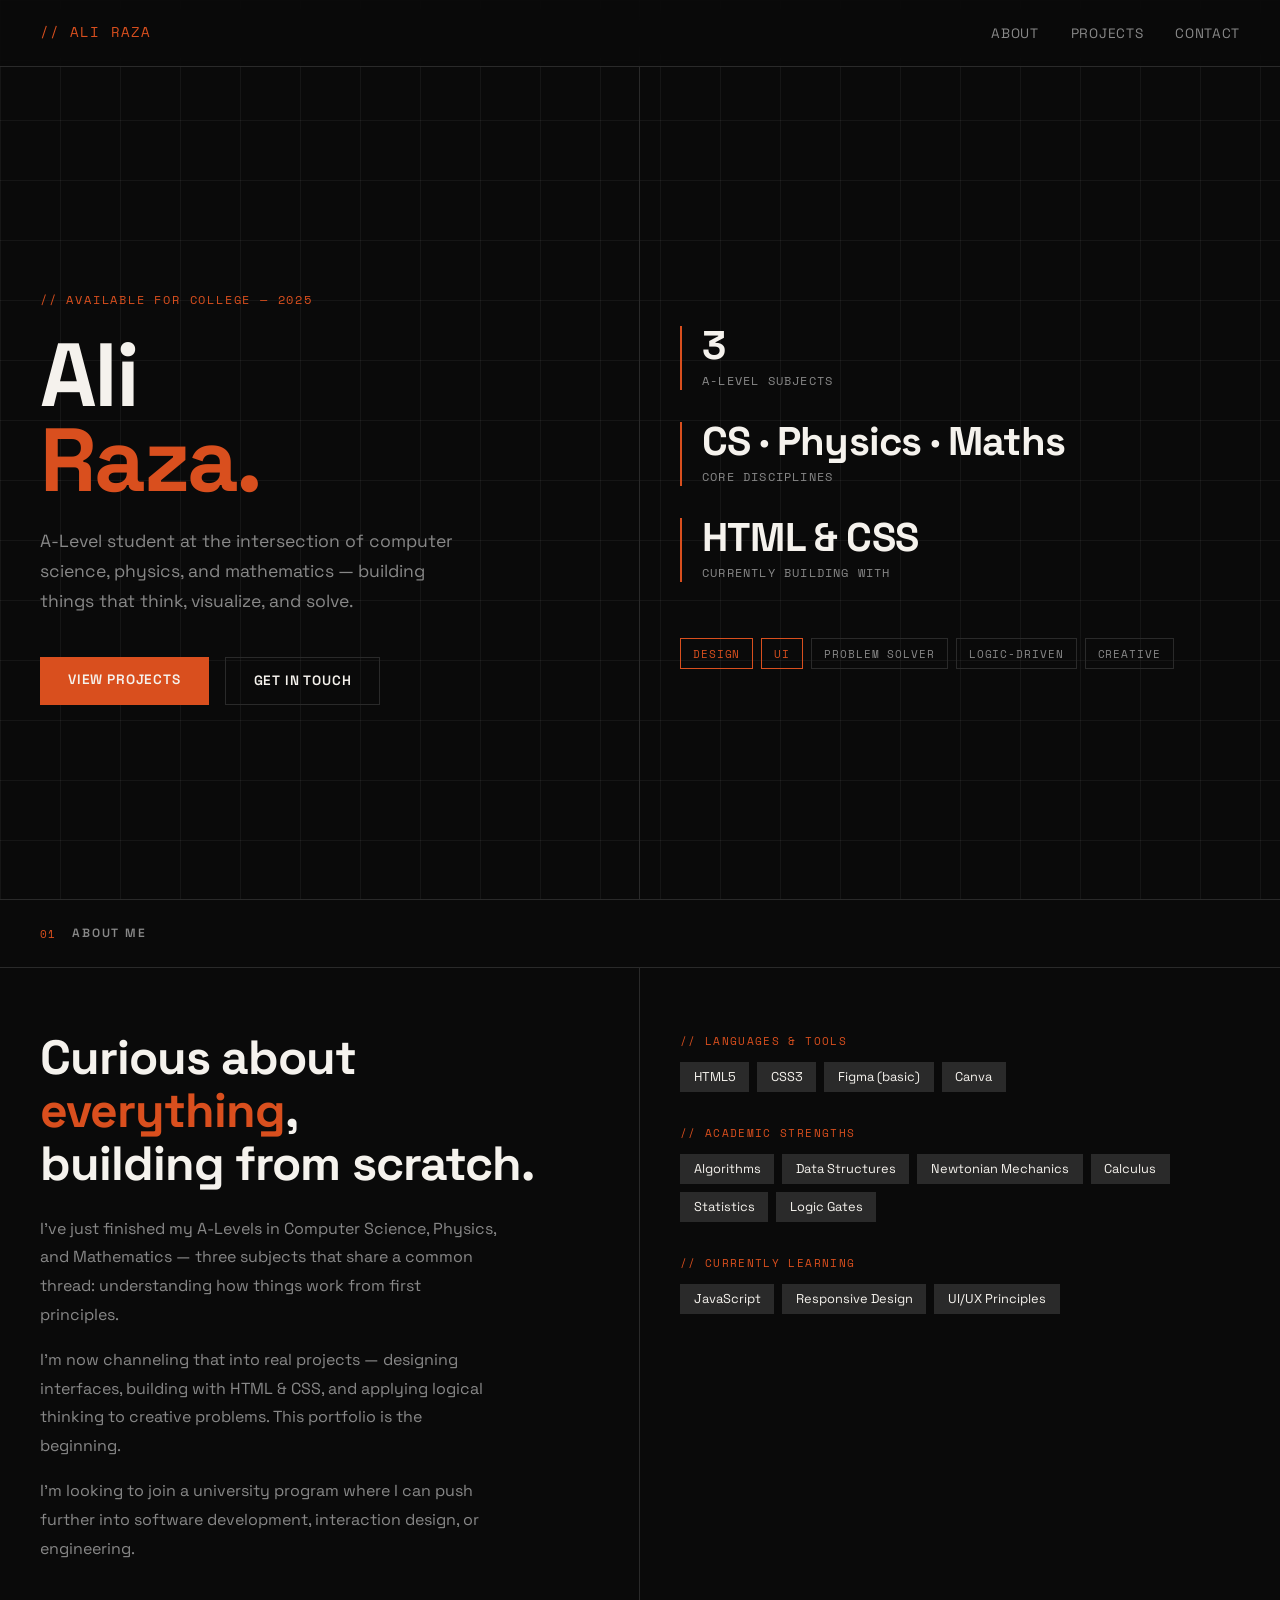
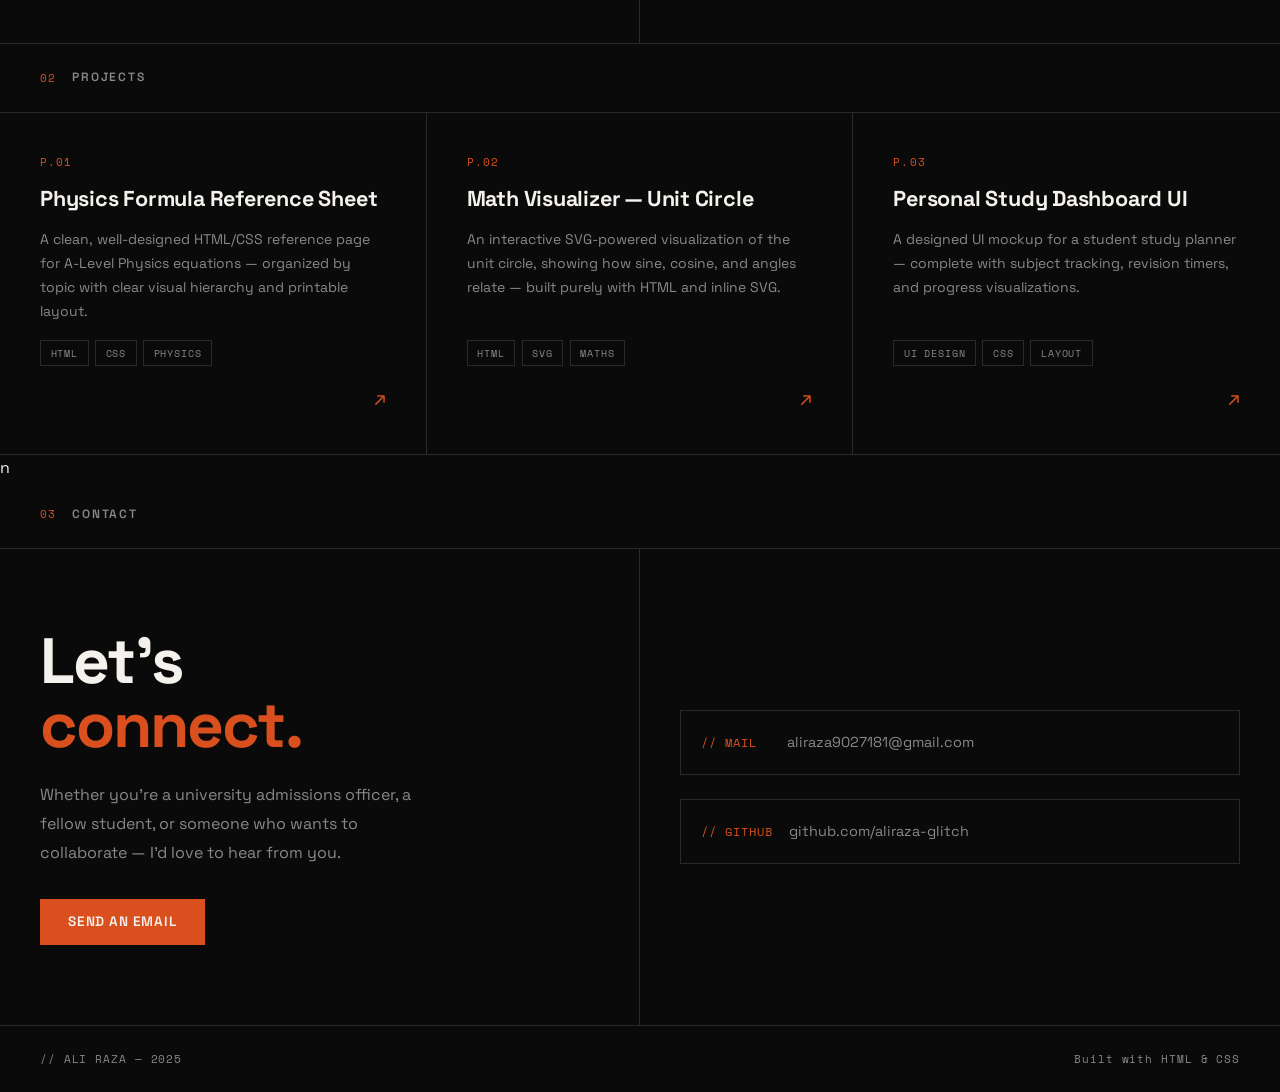
==== index.html @ 77238dbe "Update index.html" ====
<!DOCTYPE html>
<html lang="en">
<head>
<meta charset="UTF-8">
<meta name="viewport" content="width=device-width, initial-scale=1.0">
<title>Ali Raza — Portfolio</title>
<link rel="preconnect" href="https://fonts.googleapis.com">
<link rel="preconnect" href="https://fonts.gstatic.com" crossorigin>
<link href="https://fonts.googleapis.com/css2?family=Space+Grotesk:wght@300;400;500;600;700&family=Space+Mono:ital,wght@0,400;0,700;1,400&display=swap" rel="stylesheet">
<link rel="stylesheet" href="style.css">
</head>
<body>

<!-- NAV -->
<nav>
  <div class="nav-logo">// ALI RAZA</div>
  <ul class="nav-links">
    <li><a href="#about">About</a></li>
    <li><a href="#projects">Projects</a></li>
    <li><a href="#contact">Contact</a></li>
  </ul>
</nav>

<!-- HERO -->
<section class="hero">
  <div class="hero-left">
    <div class="hero-eyebrow">// Available for college — 2025</div>
    <h1 class="hero-name">
      Ali<br><span>Raza.</span>
    </h1>
    <p class="hero-desc">
      A-Level student at the intersection of computer science, physics, and mathematics — building things that think, visualize, and solve.
    </p>
    <div class="hero-cta">
      <a href="#projects" class="btn btn-primary">View Projects</a>
      <a href="#contact" class="btn btn-outline">Get in Touch</a>
    </div>
  </div>
  <div class="hero-right">
    <div class="stat-item reveal">
      <div class="stat-num">3</div>
      <div class="stat-label">A-Level Subjects</div>
    </div>
    <div class="stat-item reveal">
      <div class="stat-num">CS · Physics · Maths</div>
      <div class="stat-label">Core Disciplines</div>
    </div>
    <div class="stat-item reveal">
      <div class="stat-num">HTML & CSS</div>
      <div class="stat-label">Currently Building With</div>
    </div>
    <div class="subjects-row reveal">
      <span class="tag active">Design</span>
      <span class="tag active">UI</span>
      <span class="tag">Problem Solver</span>
      <span class="tag">Logic-driven</span>
      <span class="tag">Creative</span>
    </div>
  </div>
</section>

<!-- ABOUT -->
<section id="about">
  <div class="section-header">
    <span class="section-num">01</span>
    <span class="section-title">About Me</span>
  </div>
  <div class="about-grid">
    <div class="about-text reveal">
      <h2>Curious about <em>everything</em>,<br>building from scratch.</h2>
      <p>I've just finished my A-Levels in Computer Science, Physics, and Mathematics — three subjects that share a common thread: understanding how things work from first principles.</p>
      <p>I'm now channeling that into real projects — designing interfaces, building with HTML & CSS, and applying logical thinking to creative problems. This portfolio is the beginning.</p>
      <p>I'm looking to join a university program where I can push further into software development, interaction design, or engineering.</p>
    </div>
    <div class="skills-panel reveal">
      <div class="skill-group">
        <div class="skill-group-label">// Languages & Tools</div>
        <div class="skill-list">
          <span class="skill-pill">HTML5</span>
          <span class="skill-pill">CSS3</span>
          <span class="skill-pill">Figma (basic)</span>
          <span class="skill-pill">Canva</span>
        </div>
      </div>
      <div class="skill-group">
        <div class="skill-group-label">// Academic Strengths</div>
        <div class="skill-list">
          <span class="skill-pill">Algorithms</span>
          <span class="skill-pill">Data Structures</span>
          <span class="skill-pill">Newtonian Mechanics</span>
          <span class="skill-pill">Calculus</span>
          <span class="skill-pill">Statistics</span>
          <span class="skill-pill">Logic Gates</span>
        </div>
      </div>
      <div class="skill-group">
        <div class="skill-group-label">// Currently Learning</div>
        <div class="skill-list">
          <span class="skill-pill">JavaScript</span>
          <span class="skill-pill">Responsive Design</span>
          <span class="skill-pill">UI/UX Principles</span>
        </div>
      </div>
    </div>
  </div>
</section>

<!-- PROJECTS -->
<section id="projects">
  <div class="section-header">
    <span class="section-num">02</span>
    <span class="section-title">Projects</span>
  </div>
  <div class="projects-grid">

    <a href="physics.html" target="_blank" class="project-card reveal">
      <div class="project-num">P.01</div>
      <div class="project-title">Physics Formula Reference Sheet</div>
      <div class="project-desc">A clean, well-designed HTML/CSS reference page for A-Level Physics equations — organized by topic with clear visual hierarchy and printable layout.</div>
      <div class="project-tags">
        <span class="project-tag">HTML</span>
        <span class="project-tag">CSS</span>
        <span class="project-tag">Physics</span>
      </div>
      <div class="project-arrow">↗</div>
    </a>

    <a href="maths-home.html" target="_blank" class="project-card reveal">
      <div class="project-num">P.02</div>
      <div class="project-title">Math Visualizer — Unit Circle</div>
      <div class="project-desc">An interactive SVG-powered visualization of the unit circle, showing how sine, cosine, and angles relate — built purely with HTML and inline SVG.</div>
      <div class="project-tags">
        <span class="project-tag">HTML</span>
        <span class="project-tag">SVG</span>
        <span class="project-tag">Maths</span>
      </div>
      <div class="project-arrow">↗</div>
    </a>

    <a href="study-planner.html" target="_blank" class="project-card reveal">
      <div class="project-num">P.03</div>
      <div class="project-title">Personal Study Dashboard UI</div>
      <div class="project-desc">A designed UI mockup for a student study planner — complete with subject tracking, revision timers, and progress visualizations.</div>
      <div class="project-tags">
        <span class="project-tag">UI Design</span>
        <span class="project-tag">CSS</span>
        <span class="project-tag">Layout</span>
      </div>
      <div class="project-arrow">↗</div>
    </a>

  </div>
</section>

<!-- CONTACT -->n
<section id="contact">
  <div class="section-header">
    <span class="section-num">03</span>
    <span class="section-title">Contact</span>
  </div>
  <div class="contact-inner">
    <div class="contact-left reveal">
      <h2>Let's<br><span>connect.</span></h2>
      <p>Whether you're a university admissions officer, a fellow student, or someone who wants to collaborate — I'd love to hear from you.</p>
      <a href="https://mail.google.com/mail/?view=cm&to=aliraza9027181@gmail.com" target="_blank" class="btn btn-primary">Send an Email</a>
    </div>
    <div class="contact-right reveal">
      <a href="https://mail.google.com/mail/?view=cm&to=aliraza9027181@gmail.com" target="_blank" class="contact-link">
        <span class="contact-link-icon">// MAIL</span>
        <span class="contact-link-text">aliraza9027181@gmail.com</span>
      </a>
      <a href="https://github.com/aliraza-glitch" target="_blank" class="contact-link">
        <span class="contact-link-icon">// GITHUB</span>
        <span class="contact-link-text">github.com/aliraza-glitch</span>
      </a>
    </div>
  </div>
</section>

<!-- FOOTER -->
<footer>
  <span class="footer-copy">// ALI RAZA — 2025</span>
  <span class="footer-copy">Built with HTML & CSS</span>
</footer>

<script>
  const reveals = document.querySelectorAll('.reveal');
  const observer = new IntersectionObserver((entries) => {
    entries.forEach(entry => {
      if (entry.isIntersecting) entry.target.classList.add('visible');
    });
  }, { threshold: 0.12 });
  reveals.forEach(el => observer.observe(el));
</script>

</body>
</html>
---- style.css ----
/* ========================
   RESET & ROOT VARIABLES
   ======================== */
*, *::before, *::after {
  box-sizing: border-box;
  margin: 0;
  padding: 0;
}

:root {
  --black:   #0a0a0a;
  --white:   #f5f2ed;
  --accent:  #d94f1e;
  --mid:     #2a2a2a;
  --muted:   #888;
  --border:  #2a2a2a;
  --grid-line: rgba(255, 255, 255, 0.05);
}

html {
  scroll-behavior: smooth;
}

body {
  background: var(--black);
  color: var(--white);
  font-family: 'Space Grotesk', sans-serif;
  font-size: 16px;
  line-height: 1.6;
  overflow-x: hidden;
}

a {
  text-decoration: none;
  color: inherit;
}

/* ========================
   NAV
   ======================== */
nav {
  position: fixed;
  top: 0;
  left: 0;
  right: 0;
  z-index: 100;
  display: flex;
  align-items: center;
  justify-content: space-between;
  padding: 1.25rem 2.5rem;
  border-bottom: 1px solid var(--border);
  background: rgba(10, 10, 10, 0.92);
  backdrop-filter: blur(12px);
}

.nav-logo {
  font-family: 'Space Mono', monospace;
  font-size: 0.85rem;
  letter-spacing: 0.08em;
  color: var(--accent);
}

.nav-links {
  display: flex;
  gap: 2rem;
  list-style: none;
}

.nav-links a {
  color: var(--muted);
  font-size: 0.85rem;
  letter-spacing: 0.05em;
  text-transform: uppercase;
  transition: color 0.2s;
}

.nav-links a:hover {
  color: var(--white);
}

/* ========================
   BUTTONS
   ======================== */
.btn {
  display: inline-block;
  padding: 0.75rem 1.75rem;
  font-size: 0.85rem;
  font-family: 'Space Grotesk', sans-serif;
  font-weight: 600;
  letter-spacing: 0.06em;
  text-transform: uppercase;
  cursor: pointer;
  border: none;
  transition: all 0.2s;
}

.btn-primary {
  background: var(--accent);
  color: var(--white);
}

.btn-primary:hover {
  background: #c04419;
}

.btn-outline {
  background: transparent;
  color: var(--white);
  border: 1px solid var(--border);
}

.btn-outline:hover {
  border-color: var(--white);
}

/* ========================
   HERO
   ======================== */
.hero {
  min-height: 100vh;
  display: grid;
  grid-template-columns: 1fr 1fr;
  border-bottom: 1px solid var(--border);
  position: relative;
  overflow: hidden;
}

.hero::before {
  content: '';
  position: absolute;
  inset: 0;
  background-image:
    linear-gradient(var(--grid-line) 1px, transparent 1px),
    linear-gradient(90deg, var(--grid-line) 1px, transparent 1px);
  background-size: 60px 60px;
  pointer-events: none;
}

.hero-left {
  padding: 10rem 2.5rem 4rem;
  border-right: 1px solid var(--border);
  display: flex;
  flex-direction: column;
  justify-content: center;
  position: relative;
  z-index: 1;
}

.hero-eyebrow {
  font-family: 'Space Mono', monospace;
  font-size: 0.75rem;
  letter-spacing: 0.15em;
  color: var(--accent);
  text-transform: uppercase;
  margin-bottom: 1.5rem;
}

.hero-name {
  font-size: clamp(3.5rem, 7vw, 6rem);
  font-weight: 700;
  line-height: 0.95;
  letter-spacing: -0.03em;
  margin-bottom: 1.5rem;
}

.hero-name span {
  color: var(--accent);
}

.hero-desc {
  font-size: 1.1rem;
  color: var(--muted);
  max-width: 420px;
  line-height: 1.7;
  margin-bottom: 2.5rem;
}

.hero-cta {
  display: flex;
  gap: 1rem;
  flex-wrap: wrap;
}

.hero-right {
  padding: 10rem 2.5rem 4rem;
  display: flex;
  flex-direction: column;
  justify-content: center;
  gap: 2rem;
  position: relative;
  z-index: 1;
}

.stat-item {
  border-left: 2px solid var(--accent);
  padding-left: 1.25rem;
}

.stat-num {
  font-size: 2.5rem;
  font-weight: 700;
  letter-spacing: -0.02em;
  line-height: 1;
}

.stat-label {
  font-family: 'Space Mono', monospace;
  font-size: 0.75rem;
  color: var(--muted);
  letter-spacing: 0.1em;
  text-transform: uppercase;
  margin-top: 0.3rem;
}

.subjects-row {
  display: flex;
  gap: 0.5rem;
  flex-wrap: wrap;
  margin-top: 1.5rem;
}

.tag {
  font-family: 'Space Mono', monospace;
  font-size: 0.7rem;
  letter-spacing: 0.08em;
  padding: 0.35rem 0.75rem;
  border: 1px solid var(--border);
  color: var(--muted);
  text-transform: uppercase;
}

.tag.active {
  border-color: var(--accent);
  color: var(--accent);
}

/* ========================
   SECTION BASE
   ======================== */
section {
  border-bottom: 1px solid var(--border);
}

.section-header {
  display: flex;
  align-items: center;
  gap: 1rem;
  padding: 1.5rem 2.5rem;
  border-bottom: 1px solid var(--border);
}

.section-num {
  font-family: 'Space Mono', monospace;
  font-size: 0.7rem;
  color: var(--accent);
  letter-spacing: 0.1em;
}

.section-title {
  font-size: 0.75rem;
  font-weight: 600;
  letter-spacing: 0.15em;
  text-transform: uppercase;
  color: var(--muted);
}

/* ========================
   ABOUT
   ======================== */
.about-grid {
  display: grid;
  grid-template-columns: 1fr 1fr;
}

.about-text {
  padding: 4rem 2.5rem;
  border-right: 1px solid var(--border);
}

.about-text h2 {
  font-size: clamp(2rem, 4vw, 3rem);
  font-weight: 700;
  letter-spacing: -0.02em;
  line-height: 1.1;
  margin-bottom: 1.5rem;
}

.about-text h2 em {
  font-style: normal;
  color: var(--accent);
}

.about-text p {
  color: var(--muted);
  line-height: 1.8;
  margin-bottom: 1rem;
  max-width: 460px;
}

.skills-panel {
  padding: 4rem 2.5rem;
}

.skill-group {
  margin-bottom: 2rem;
}

.skill-group-label {
  font-family: 'Space Mono', monospace;
  font-size: 0.7rem;
  letter-spacing: 0.12em;
  color: var(--accent);
  text-transform: uppercase;
  margin-bottom: 0.75rem;
}

.skill-list {
  display: flex;
  flex-wrap: wrap;
  gap: 0.5rem;
}

.skill-pill {
  font-size: 0.8rem;
  padding: 0.3rem 0.85rem;
  background: var(--mid);
  color: var(--white);
}

/* ========================
   PROJECTS
   ======================== */
.projects-grid {
  display: grid;
  grid-template-columns: repeat(3, 1fr);
}

.project-card {
  border-right: 1px solid var(--border);
  padding: 2.5rem;
  display: flex;
  flex-direction: column;
  gap: 1rem;
  transition: background 0.2s;
  color: inherit;
}

.project-card:last-child {
  border-right: none;
}

.project-card:hover {
  background: var(--mid);
}

.project-num {
  font-family: 'Space Mono', monospace;
  font-size: 0.7rem;
  color: var(--accent);
  letter-spacing: 0.1em;
}

.project-title {
  font-size: 1.35rem;
  font-weight: 700;
  letter-spacing: -0.01em;
  line-height: 1.2;
}

.project-desc {
  font-size: 0.875rem;
  color: var(--muted);
  line-height: 1.7;
  flex: 1;
}

.project-tags {
  display: flex;
  gap: 0.4rem;
  flex-wrap: wrap;
}

.project-tag {
  font-family: 'Space Mono', monospace;
  font-size: 0.65rem;
  letter-spacing: 0.08em;
  padding: 0.25rem 0.6rem;
  border: 1px solid var(--border);
  color: var(--muted);
  text-transform: uppercase;
}

.project-arrow {
  font-size: 1.25rem;
  color: var(--accent);
  align-self: flex-end;
  transition: transform 0.2s;
}

.project-card:hover .project-arrow {
  transform: translate(4px, -4px);
}

/* ========================
   CONTACT
   ======================== */
.contact-inner {
  display: grid;
  grid-template-columns: 1fr 1fr;
}

.contact-left {
  padding: 5rem 2.5rem;
  border-right: 1px solid var(--border);
}

.contact-left h2 {
  font-size: clamp(2.5rem, 5vw, 4rem);
  font-weight: 700;
  letter-spacing: -0.03em;
  line-height: 1;
  margin-bottom: 1.5rem;
}

.contact-left h2 span {
  color: var(--accent);
}

.contact-left p {
  color: var(--muted);
  max-width: 380px;
  line-height: 1.8;
  margin-bottom: 2rem;
}

.contact-right {
  padding: 5rem 2.5rem;
  display: flex;
  flex-direction: column;
  gap: 1.5rem;
  justify-content: center;
}

.contact-link {
  display: flex;
  align-items: center;
  gap: 1rem;
  padding: 1.25rem;
  border: 1px solid var(--border);
  transition: all 0.2s;
}

.contact-link:hover {
  border-color: var(--accent);
  background: rgba(217, 79, 30, 0.05);
}

.contact-link-icon {
  font-family: 'Space Mono', monospace;
  font-size: 0.75rem;
  color: var(--accent);
  min-width: 70px;
  letter-spacing: 0.08em;
}

.contact-link-text {
  font-size: 0.9rem;
  color: var(--muted);
}

.contact-link:hover .contact-link-text {
  color: var(--white);
}

/* ========================
   FOOTER
   ======================== */
footer {
  padding: 1.5rem 2.5rem;
  display: flex;
  align-items: center;
  justify-content: space-between;
}

.footer-copy {
  font-family: 'Space Mono', monospace;
  font-size: 0.7rem;
  color: var(--muted);
  letter-spacing: 0.08em;
}

/* ========================
   SCROLL REVEAL
   ======================== */
.reveal {
  opacity: 0;
  transform: translateY(28px);
  transition: opacity 0.6s ease, transform 0.6s ease;
}

.reveal.visible {
  opacity: 1;
  transform: none;
}

/* ========================
   RESPONSIVE
   ======================== */
@media (max-width: 768px) {
  nav { padding: 1rem 1.25rem; }
  .nav-links { display: none; }

  .hero { grid-template-columns: 1fr; }
  .hero-left { padding: 7rem 1.25rem 2rem; }
  .hero-right { padding: 2rem 1.25rem 3rem; border-top: 1px solid var(--border); }
  .hero::before { background-size: 40px 40px; }

  .about-grid,
  .contact-inner { grid-template-columns: 1fr; }

  .about-text { border-right: none; border-bottom: 1px solid var(--border); }
  .about-text,
  .skills-panel,
  .contact-left,
  .contact-right { padding: 2.5rem 1.25rem; }

  .projects-grid { grid-template-columns: 1fr; }
  .project-card { border-right: none; border-bottom: 1px solid var(--border); }

  .contact-left { border-right: none; border-bottom: 1px solid var(--border); }
  .section-header { padding: 1.25rem; }

  footer {
    padding: 1.25rem;
    flex-direction: column;
    gap: 0.5rem;
    text-align: center;
  }
}
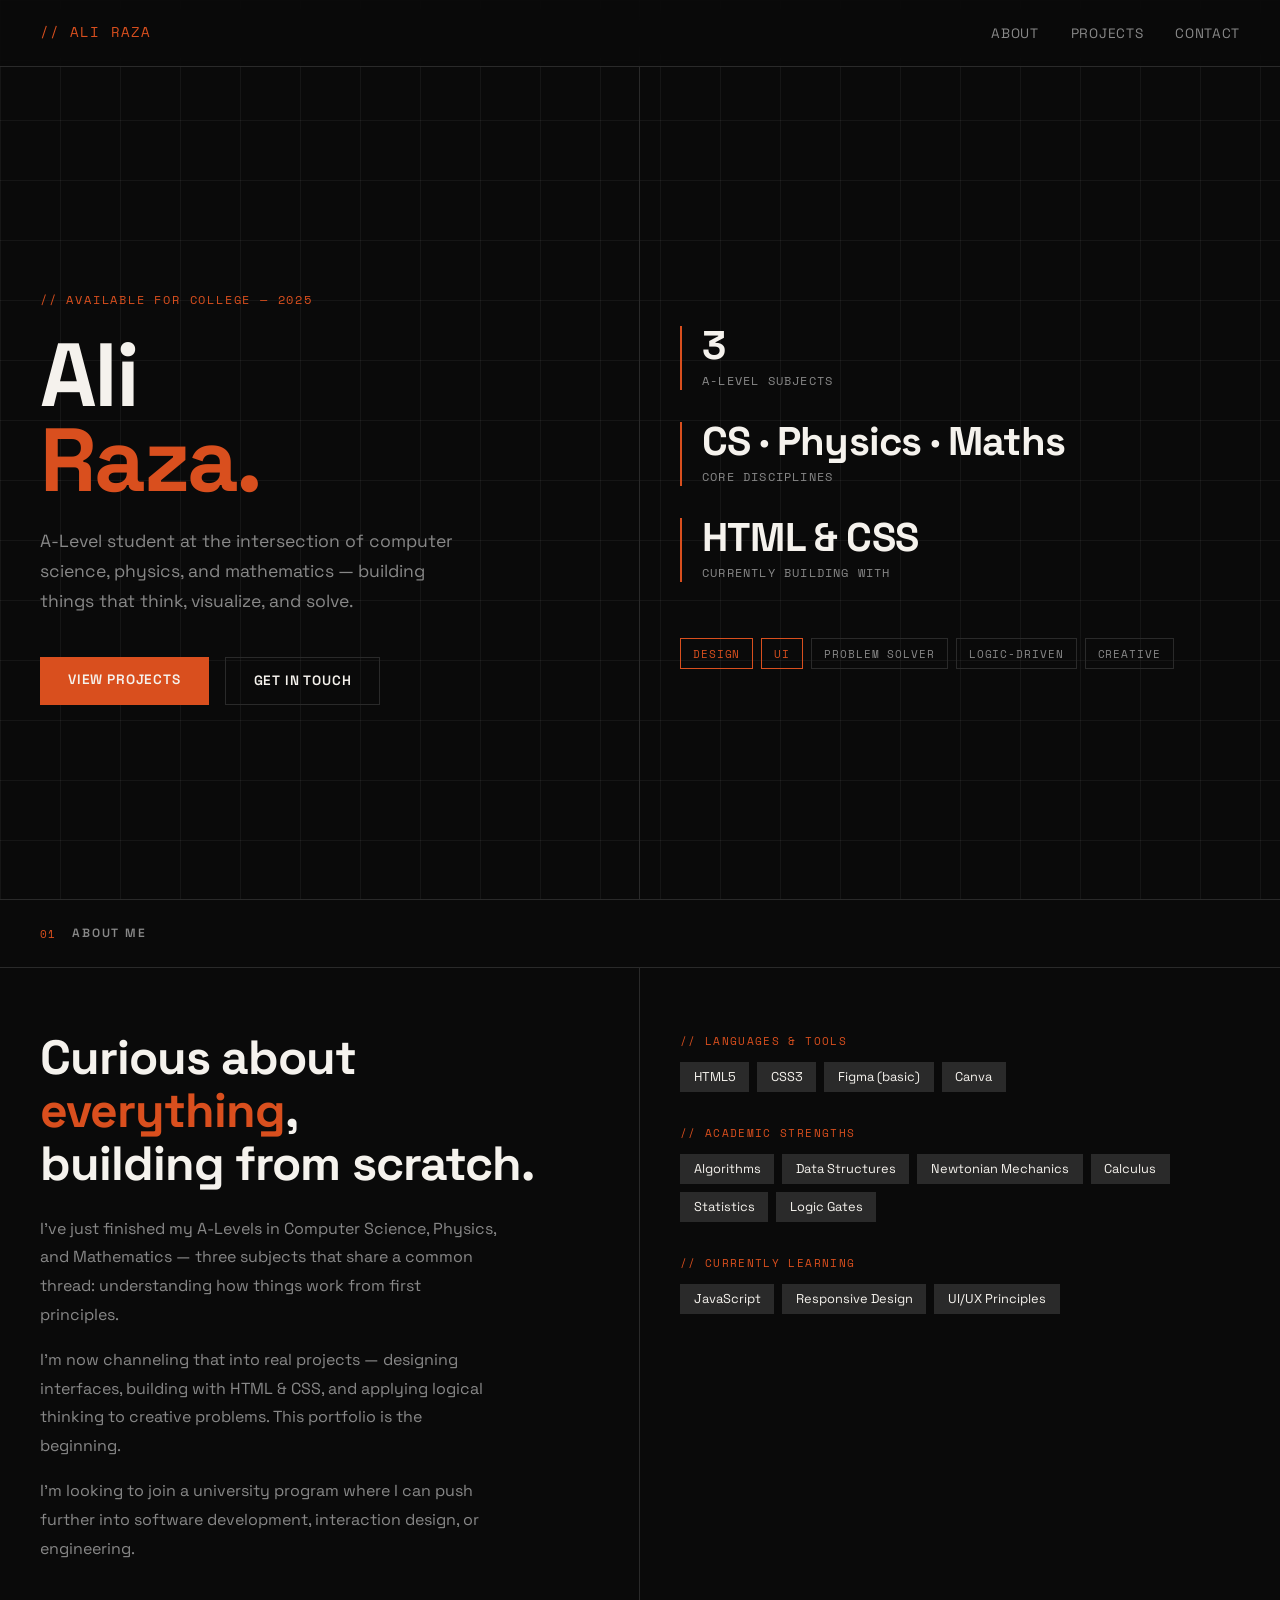
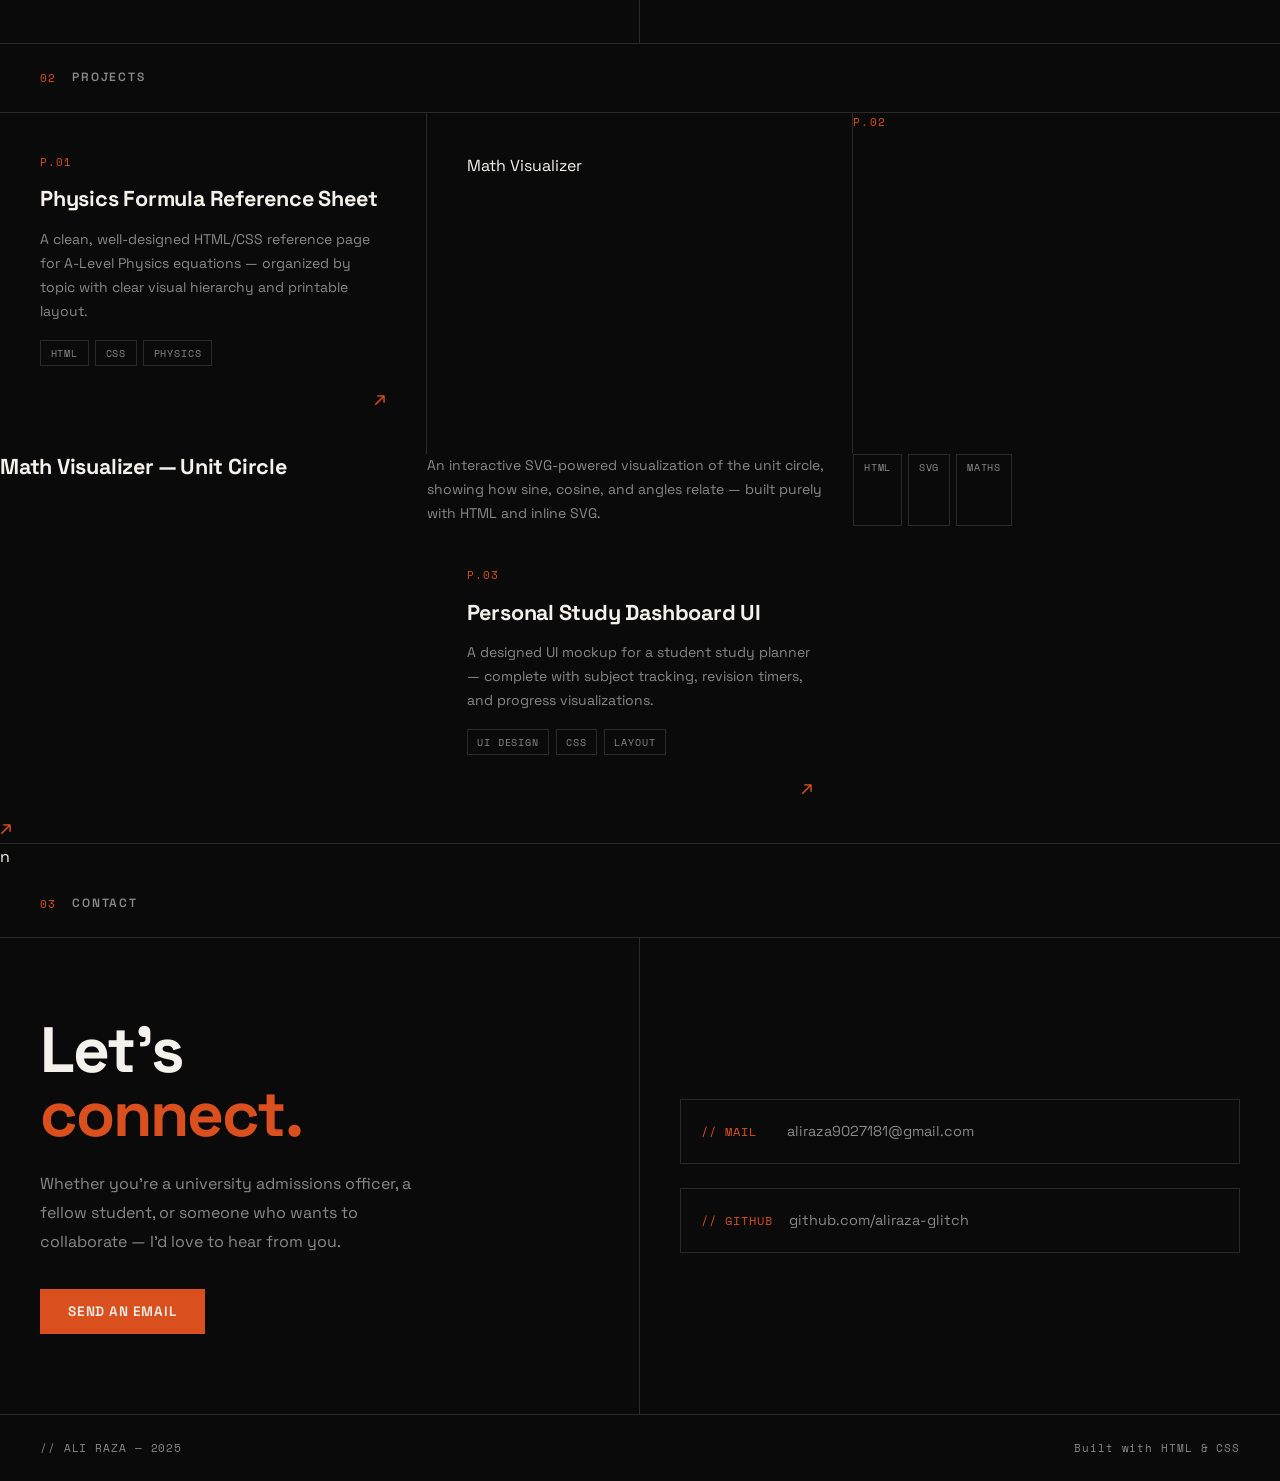
==== commit 98be1cfe: "Update index.html" ====
--- a/index.html
+++ b/index.html
@@ -113,7 +113,7 @@
   </div>
   <div class="projects-grid">
 
-    <a href="physics.html" target="_blank" class="project-card reveal">
+    <a href="AS physics formula sheet/physics.html" target="_blank" class="project-card reveal">
       <div class="project-num">P.01</div>
       <div class="project-title">Physics Formula Reference Sheet</div>
       <div class="project-desc">A clean, well-designed HTML/CSS reference page for A-Level Physics equations — organized by topic with clear visual hierarchy and printable layout.</div>
@@ -125,7 +125,8 @@
       <div class="project-arrow">↗</div>
     </a>
 
-    <a href="maths-home.html" target="_blank" class="project-card reveal">
+    <a href="math-home.html" target="_blank" class="project-card reveal">Math Visualizer</a>
+
       <div class="project-num">P.02</div>
       <div class="project-title">Math Visualizer — Unit Circle</div>
       <div class="project-desc">An interactive SVG-powered visualization of the unit circle, showing how sine, cosine, and angles relate — built purely with HTML and inline SVG.</div>
@@ -137,7 +138,7 @@
       <div class="project-arrow">↗</div>
     </a>
 
-    <a href="study-planner.html" target="_blank" class="project-card reveal">
+    <a href="Study Planner/study-planner.html"target="_blank" class="project-card reveal">
       <div class="project-num">P.03</div>
       <div class="project-title">Personal Study Dashboard UI</div>
       <div class="project-desc">A designed UI mockup for a student study planner — complete with subject tracking, revision timers, and progress visualizations.</div>
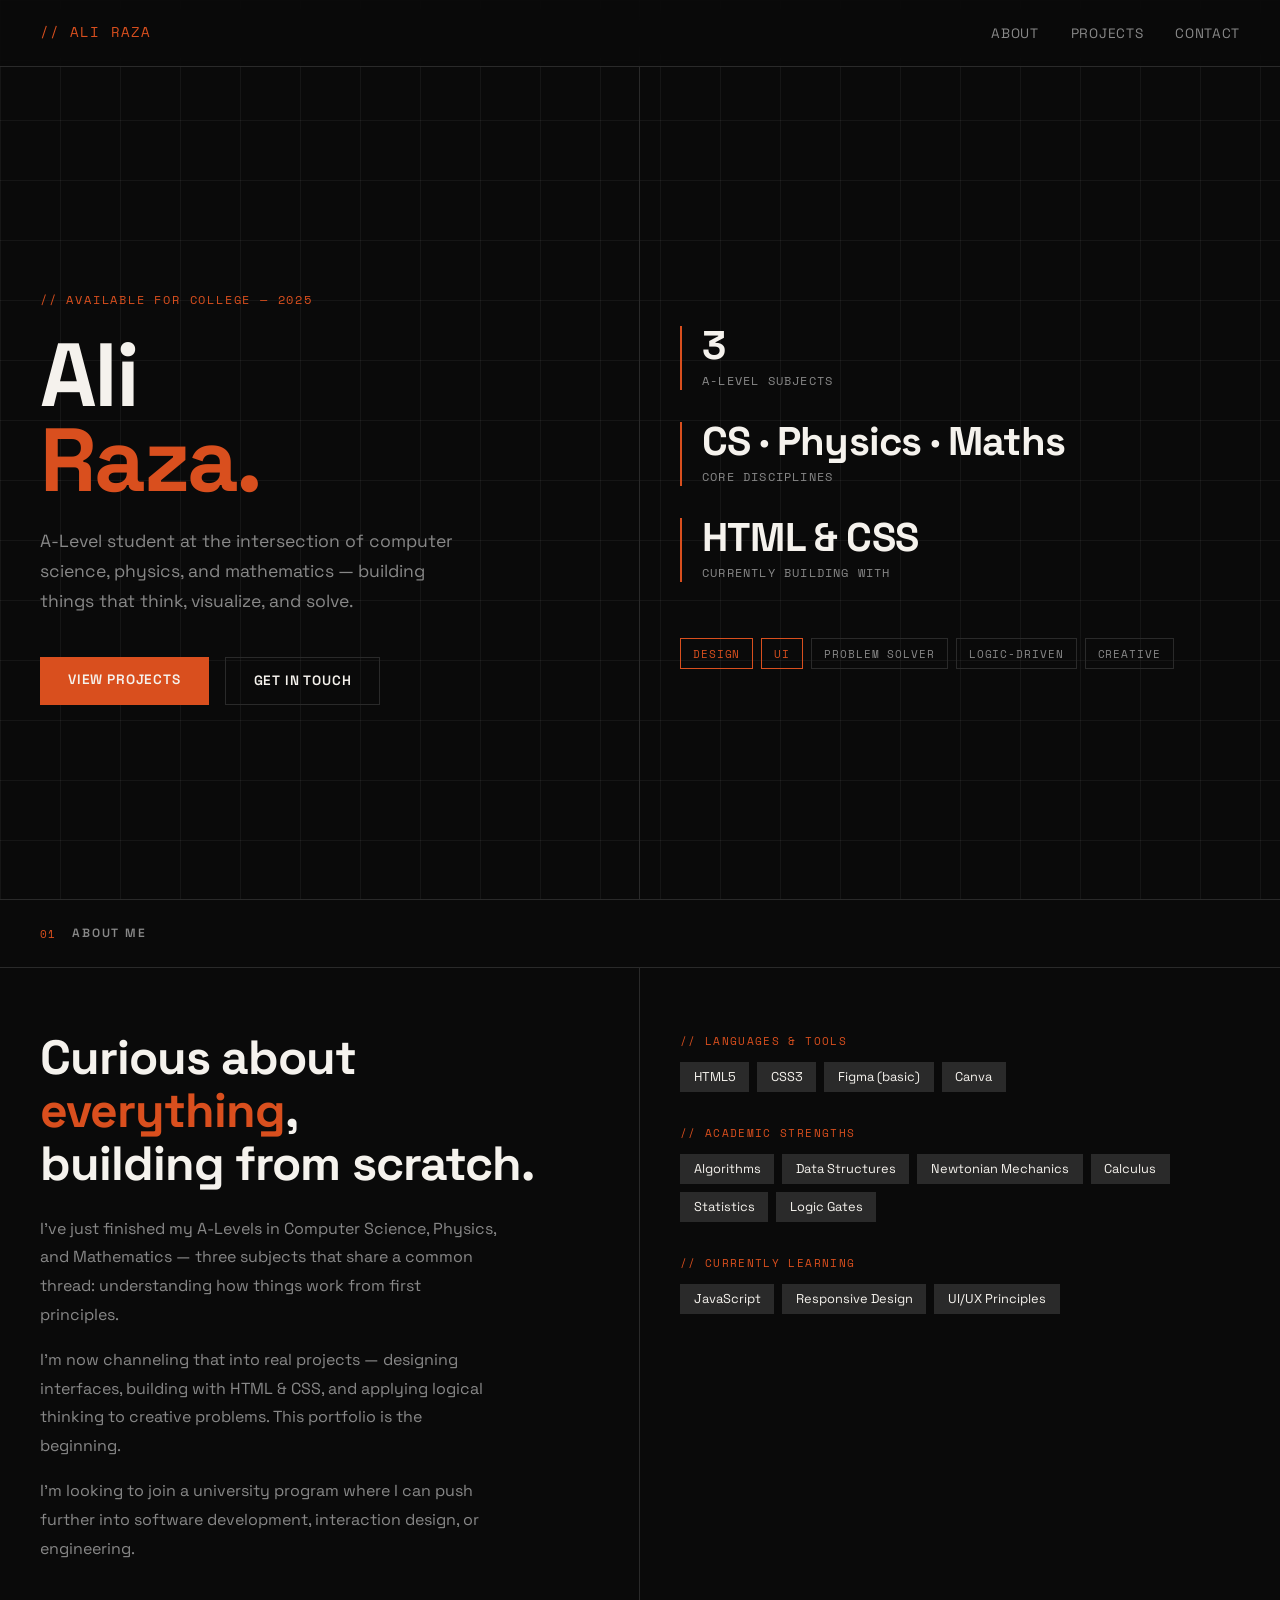
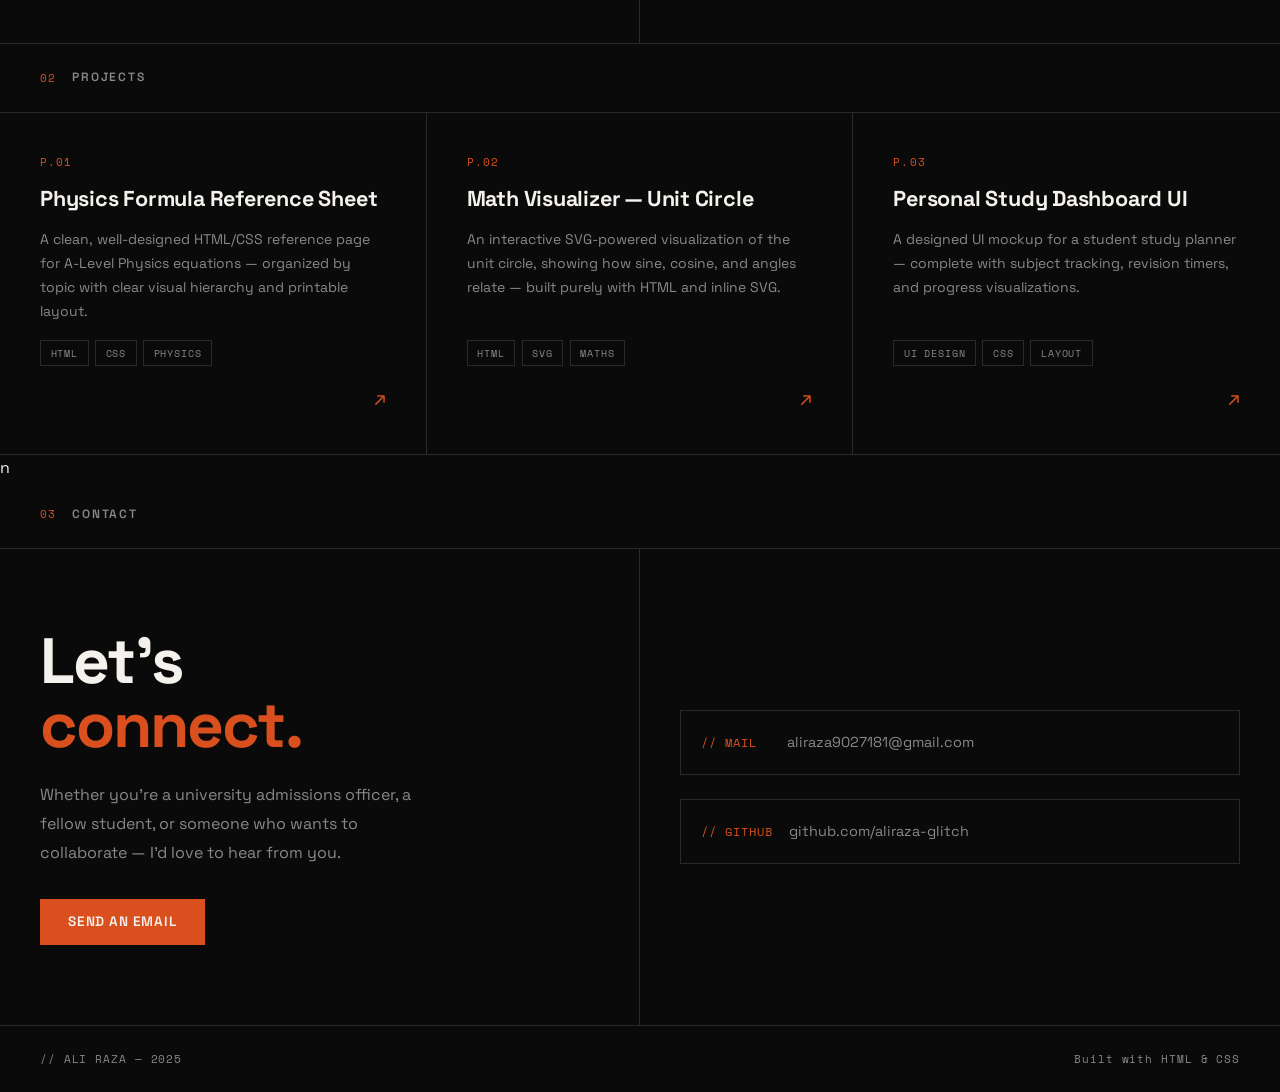
==== commit 79978543: "Update index.html" ====
--- a/index.html
+++ b/index.html
@@ -125,8 +125,7 @@
       <div class="project-arrow">↗</div>
     </a>
 
-    <a href="math-home.html" target="_blank" class="project-card reveal">Math Visualizer</a>
-
+    <a href="Maths visualizer/math-home.html" target="_blank" class="project-card reveal">
       <div class="project-num">P.02</div>
       <div class="project-title">Math Visualizer — Unit Circle</div>
       <div class="project-desc">An interactive SVG-powered visualization of the unit circle, showing how sine, cosine, and angles relate — built purely with HTML and inline SVG.</div>
